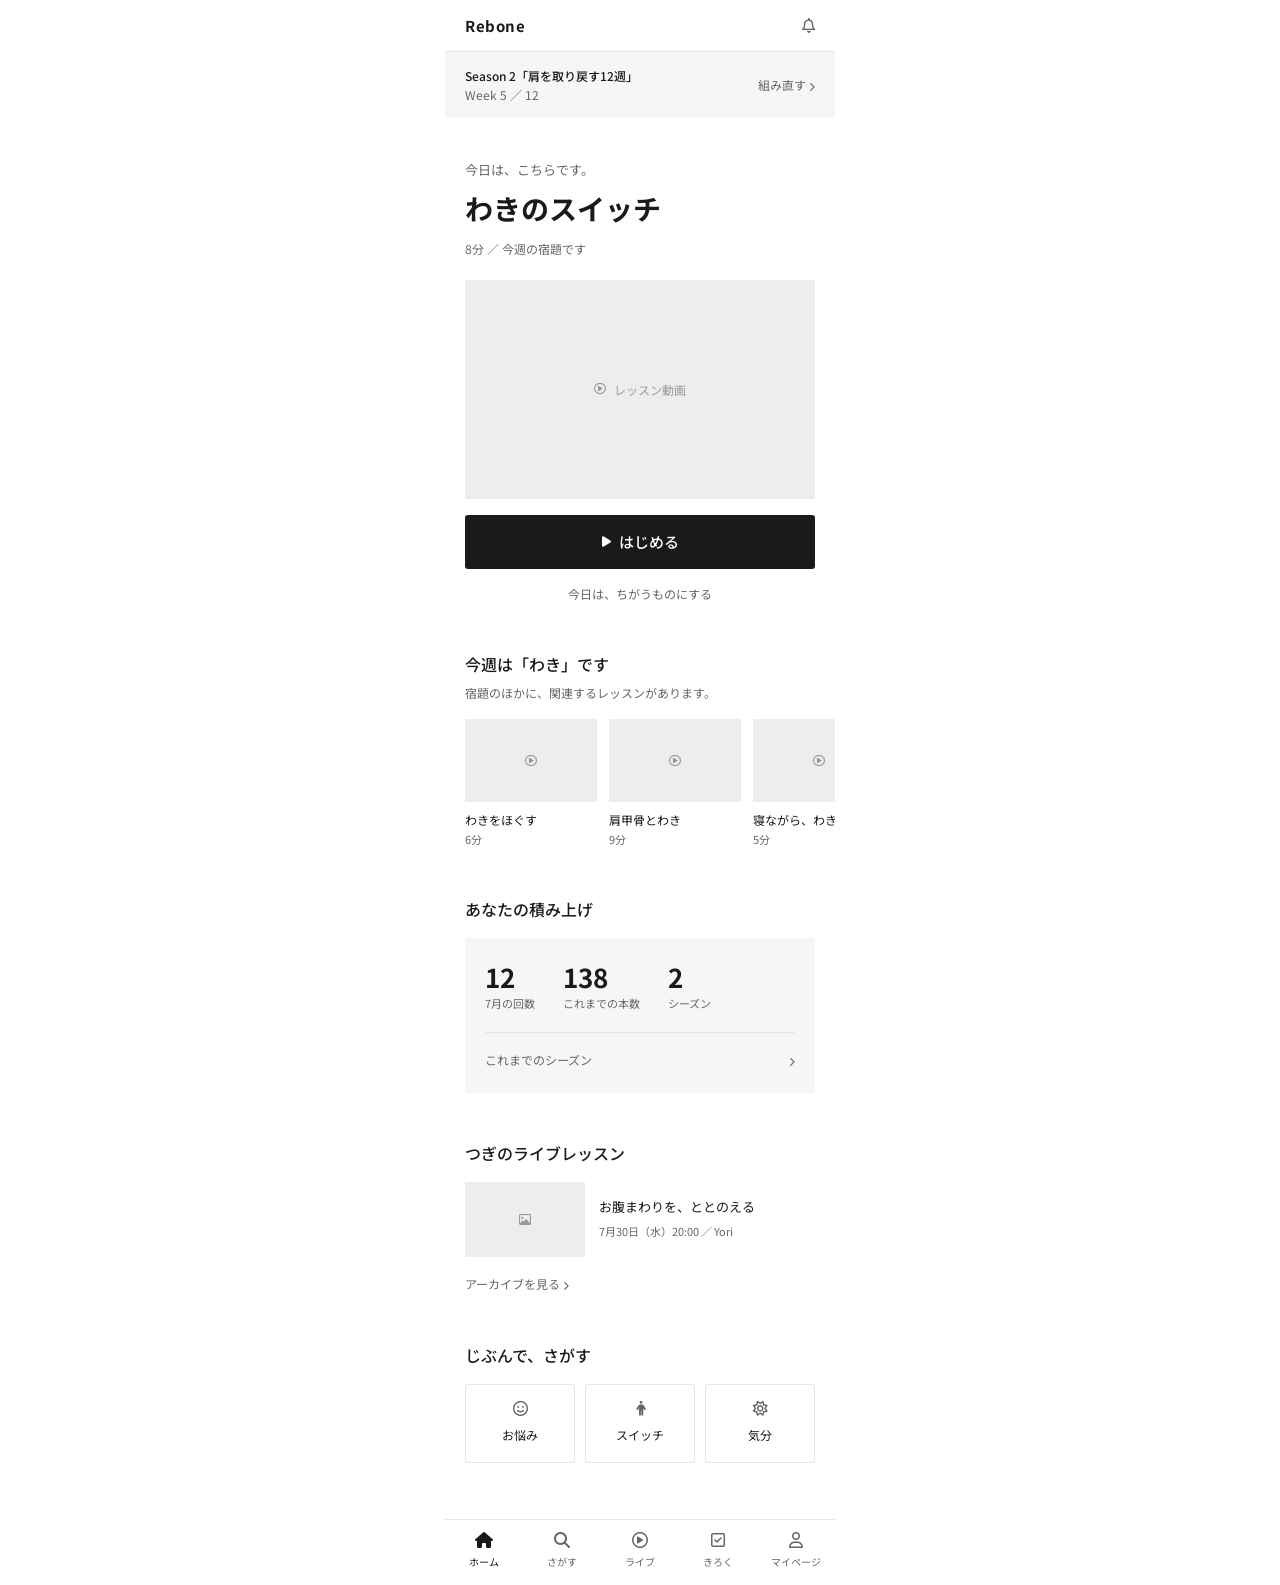
==== 01-home.html @ ff81473b "Rebone 会員サイト ワイヤーフレーム（ホーム・プログラム選択・プログラム詳細） Co-Authored-By: Claude Opus 5 <noreply@anthropic.com>" ====
<!DOCTYPE html>
<html lang="ja">
<head>
<meta charset="UTF-8">
<meta name="viewport" content="width=device-width, initial-scale=1.0">
<title>Rebone ワイヤーフレーム｜ホーム</title>
<link rel="preconnect" href="https://fonts.googleapis.com">
<link rel="preconnect" href="https://fonts.gstatic.com" crossorigin>
<link href="https://fonts.googleapis.com/css2?family=Noto+Sans+JP:wght@400;500;700&display=swap" rel="stylesheet">
<link rel="stylesheet" href="https://cdnjs.cloudflare.com/ajax/libs/font-awesome/6.5.2/css/all.min.css">
<link rel="stylesheet" href="style.css?v=1">
</head>
<body>

<div class="screen">

  <div class="head">
    <span class="logo">Rebone</span>
    <i class="fa-regular fa-bell"></i>
  </div>

  <div class="program">
    <p class="name">
      <strong>Season 2「肩を取り戻す12週」</strong><br>
      <span>Week 5 ／ 12</span>
    </p>
    <a href="02-programs.html" class="rebuild">組み直す <i class="fa-solid fa-chevron-right chev"></i></a>
  </div>

  <div class="today">
    <p class="lead">今日は、こちらです。</p>
    <h2>わきのスイッチ</h2>
    <p class="meta">8分 ／ 今週の宿題です</p>
    <div class="ph"><i class="fa-regular fa-circle-play"></i><span>レッスン動画</span></div>
    <div class="btn"><i class="fa-solid fa-play"></i>はじめる</div>
    <span class="skip">今日は、ちがうものにする</span>
  </div>

  <div class="sec-full">
    <div class="sec-head">
      <p class="sec-title">今週は「わき」です</p>
      <p class="sec-note">宿題のほかに、関連するレッスンがあります。</p>
    </div>
    <div class="rail">
      <div class="card">
        <div class="ph"><i class="fa-regular fa-circle-play"></i></div>
        <p>わきをほぐす</p>
        <p class="sub">6分</p>
      </div>
      <div class="card">
        <div class="ph"><i class="fa-regular fa-circle-play"></i></div>
        <p>肩甲骨とわき</p>
        <p class="sub">9分</p>
      </div>
      <div class="card">
        <div class="ph"><i class="fa-regular fa-circle-play"></i></div>
        <p>寝ながら、わき</p>
        <p class="sub">5分</p>
      </div>
    </div>
  </div>

  <div class="sec">
    <p class="sec-title">あなたの積み上げ</p>
    <div class="stack">
      <ul>
        <li><p class="num">12</p><p class="lbl">7月の回数</p></li>
        <li><p class="num">138</p><p class="lbl">これまでの本数</p></li>
        <li><p class="num">2</p><p class="lbl">シーズン</p></li>
      </ul>
      <p class="season">
        <span>これまでのシーズン</span>
        <span><i class="fa-solid fa-chevron-right chev"></i></span>
      </p>
    </div>
  </div>

  <div class="sec">
    <p class="sec-title">つぎのライブレッスン</p>
    <div class="live">
      <div class="ph"><i class="fa-regular fa-image"></i></div>
      <div>
        <p class="t">お腹まわりを、ととのえる</p>
        <p class="d">7月30日（水）20:00 ／ Yori</p>
      </div>
    </div>
    <p class="link-min" style="margin-top:16px">アーカイブを見る <i class="fa-solid fa-chevron-right chev"></i></p>
  </div>

  <div class="sec">
    <p class="sec-title">じぶんで、さがす</p>
    <div class="find">
      <div><i class="fa-regular fa-face-smile"></i>お悩み</div>
      <div><i class="fa-solid fa-person"></i>スイッチ</div>
      <div><i class="fa-regular fa-sun"></i>気分</div>
    </div>
  </div>

  <div class="nav">
    <div class="on"><i class="fa-solid fa-house"></i>ホーム</div>
    <div><i class="fa-solid fa-magnifying-glass"></i>さがす</div>
    <div><i class="fa-regular fa-circle-play"></i>ライブ</div>
    <div><i class="fa-regular fa-square-check"></i>きろく</div>
    <div><i class="fa-regular fa-user"></i>マイページ</div>
  </div>

</div>

</body>
</html>
---- style.css ----
/* Rebone ワイヤーフレーム 共通スタイル */

:root {
  --bg: #ffffff;
  --text: #1a1a1a;
  --text-sub: #666666;
  --border: #e5e5e5;
  --placeholder-bg: #ededed;
  --placeholder-text: #999999;
  --panel: #f6f6f6;
}

* { box-sizing: border-box; margin: 0; padding: 0; }

body {
  font-family: 'Noto Sans JP', sans-serif;
  color: var(--text);
  background: var(--bg);
  font-size: 14px;
  line-height: 1.8;
  -webkit-font-smoothing: antialiased;
}

ul { list-style: none; }
a { color: inherit; text-decoration: none; }

/* ---------- 画面（SP） ---------- */
.screen {
  max-width: 390px;
  margin: 0 auto;
  background: var(--bg);
}

/* ---------- 共通パーツ ---------- */
.ph {
  background: var(--placeholder-bg);
  color: var(--placeholder-text);
  display: flex;
  align-items: center;
  justify-content: center;
  gap: 8px;
  font-size: 12px;
}

.sec { padding: 0 20px; margin-top: 48px; }
.sec-title { font-size: 16px; font-weight: 500; line-height: 1.6; }
.sec-note { font-size: 12px; color: var(--text-sub); margin-top: 4px; }
.link-min { font-size: 12px; color: var(--text-sub); }
.chev { font-size: 9px; }

/* ---------- ヘッダー ---------- */
.head {
  height: 52px;
  padding: 0 20px;
  display: flex;
  align-items: center;
  justify-content: space-between;
  border-bottom: 1px solid var(--border);
}
.head .logo { font-size: 15px; font-weight: 700; letter-spacing: .04em; }
.head i { font-size: 15px; color: var(--text-sub); }

/* 戻る付きヘッダー */
.head-back {
  height: 52px;
  padding: 0 20px;
  display: flex;
  align-items: center;
  gap: 14px;
  border-bottom: 1px solid var(--border);
}
.head-back i { font-size: 14px; color: var(--text-sub); }
.head-back span { font-size: 14px; font-weight: 500; }

/* ---------- プログラムバー ---------- */
.program {
  padding: 14px 20px;
  background: var(--panel);
  display: flex;
  align-items: center;
  justify-content: space-between;
  gap: 12px;
}
.program .name { font-size: 12px; line-height: 1.6; }
.program .name strong { font-weight: 500; }
.program .name span { color: var(--text-sub); }
.program .rebuild { flex: 0 0 auto; font-size: 12px; color: var(--text-sub); white-space: nowrap; }

/* ---------- 今日の1本 ---------- */
.today { padding: 40px 20px 0; }
.today .lead { font-size: 13px; color: var(--text-sub); }
.today h2 { font-size: 28px; font-weight: 700; line-height: 1.45; margin-top: 6px; }
.today .meta { font-size: 12px; color: var(--text-sub); margin-top: 10px; }
.today .ph { aspect-ratio: 16 / 10; margin-top: 20px; }
.today .skip { display: block; text-align: center; margin-top: 14px; font-size: 12px; color: var(--text-sub); }

/* ---------- ボタン ---------- */
.btn {
  display: flex;
  align-items: center;
  justify-content: center;
  gap: 8px;
  height: 54px;
  margin-top: 16px;
  background: var(--text);
  color: #fff;
  font-size: 15px;
  font-weight: 500;
  border-radius: 3px;
}
.btn i { font-size: 12px; }

/* ---------- 横スクロール ---------- */
.rail { display: flex; gap: 12px; margin-top: 16px; overflow-x: auto; padding: 0 20px; }
.rail::-webkit-scrollbar { display: none; }
.card { flex: 0 0 132px; }
.card .ph { aspect-ratio: 16 / 10; }
.card p { font-size: 12px; line-height: 1.6; margin-top: 8px; }
.card .sub { color: var(--text-sub); font-size: 11px; margin-top: 2px; }
.sec-full { margin-top: 48px; }
.sec-full .sec-head { padding: 0 20px; }

/* ---------- 積み上げ ---------- */
.stack { margin-top: 16px; background: var(--panel); padding: 22px 20px; }
.stack ul { display: flex; gap: 28px; }
.stack .num { font-size: 26px; font-weight: 700; line-height: 1.3; }
.stack .lbl { font-size: 11px; color: var(--text-sub); }
.stack .season {
  margin-top: 18px;
  padding-top: 16px;
  border-top: 1px solid var(--border);
  display: flex;
  justify-content: space-between;
  font-size: 12px;
}
.stack .season span { color: var(--text-sub); }

/* ---------- ライブ ---------- */
.live { margin-top: 16px; display: flex; gap: 14px; align-items: center; }
.live .ph { flex: 0 0 120px; aspect-ratio: 16 / 10; }
.live .t { font-size: 13px; line-height: 1.6; }
.live .d { font-size: 11px; color: var(--text-sub); margin-top: 4px; }

/* ---------- さがす ---------- */
.find { display: flex; gap: 10px; margin-top: 16px; }
.find div {
  flex: 1;
  border: 1px solid var(--border);
  text-align: center;
  padding: 16px 0;
  font-size: 12px;
  border-radius: 3px;
}
.find i { display: block; font-size: 15px; color: var(--text-sub); margin-bottom: 8px; }

/* ---------- ボトムナビ ---------- */
.nav { display: flex; border-top: 1px solid var(--border); margin-top: 56px; }
.nav div { flex: 1; text-align: center; padding: 12px 0 14px; font-size: 10px; color: var(--text-sub); }
.nav i { display: block; font-size: 16px; margin-bottom: 5px; }
.nav .on { color: var(--text); }

/* ================================================
   プログラムをえらぶ（フォルダビュー）
   ================================================ */

.done-note { padding: 22px 20px; background: var(--panel); }
.done-note .t { font-size: 13px; font-weight: 500; }
.done-note .d { font-size: 12px; color: var(--text-sub); margin-top: 2px; }

/* おすすめ */
.reco { padding: 0 20px; margin-top: 40px; }
.reco .label { font-size: 12px; color: var(--text-sub); }
.reco .box { display: block; margin-top: 12px; border: 1px solid var(--text); border-radius: 3px; overflow: hidden; }
.reco .ph { aspect-ratio: 16 / 9; }
.reco .body { padding: 18px 18px 20px; }
.reco h2 { font-size: 20px; font-weight: 700; line-height: 1.5; }
.reco .why { font-size: 12px; color: var(--text-sub); margin-top: 8px; }
.reco .spec { font-size: 12px; color: var(--text-sub); margin-top: 12px; }

/* フォルダ一覧 */
.folders-head {
  padding: 0 20px;
  margin-top: 52px;
  display: flex;
  align-items: baseline;
  justify-content: space-between;
}
.folders {
  padding: 0 20px;
  margin-top: 18px;
  display: grid;
  grid-template-columns: 1fr 1fr;
  gap: 24px 14px;
}
.folder { display: block; }
.folder .ph { aspect-ratio: 4 / 3; }
.folder .fname { font-size: 13px; font-weight: 500; line-height: 1.6; margin-top: 10px; }
.folder .fspec { font-size: 11px; color: var(--text-sub); margin-top: 2px; }
.folder .fdone { font-size: 11px; color: var(--text-sub); margin-top: 4px; }
.folder .fdone i { font-size: 10px; margin-right: 4px; }

.self { padding: 0 20px; margin-top: 48px; }
.self .box {
  border: 1px solid var(--border);
  border-radius: 3px;
  padding: 18px;
  display: flex;
  align-items: center;
  justify-content: space-between;
}
.self .t { font-size: 13px; }
.self .d { font-size: 11px; color: var(--text-sub); margin-top: 2px; }

/* ================================================
   プログラムの中身
   ================================================ */

.detail-hero { padding: 0 20px; margin-top: 32px; }
.detail-hero h2 { font-size: 24px; font-weight: 700; line-height: 1.45; }
.detail-hero .spec { font-size: 12px; color: var(--text-sub); margin-top: 10px; }
.detail-hero p.lead { font-size: 13px; line-height: 1.9; margin-top: 16px; }
.detail-hero .ph { aspect-ratio: 16 / 9; margin-top: 20px; }

/* ペース */
.pace { padding: 0 20px; margin-top: 44px; }
.pace .seg { display: flex; gap: 8px; margin-top: 14px; }
.pace .seg div {
  flex: 1;
  text-align: center;
  padding: 12px 0;
  font-size: 13px;
  border: 1px solid var(--border);
  border-radius: 3px;
}
.pace .seg .on { border-color: var(--text); font-weight: 500; }

/* 12週の流れ */
.weeks { margin-top: 44px; }
.weeks .sec-head { padding: 0 20px; }
.weeks ul { margin-top: 14px; }
.weeks li {
  padding: 15px 20px;
  border-top: 1px solid var(--border);
  display: flex;
  align-items: center;
  gap: 14px;
}
.weeks li:last-child { border-bottom: 1px solid var(--border); }
.weeks .wk { flex: 0 0 52px; font-size: 11px; color: var(--text-sub); }
.weeks .ws { flex: 1; font-size: 14px; }
.weeks .wc { font-size: 11px; color: var(--text-sub); }
.weeks .wi { color: var(--text-sub); }

.foot-action { padding: 32px 20px 56px; }
.foot-action .sub { display: block; text-align: center; margin-top: 16px; font-size: 12px; color: var(--text-sub); }
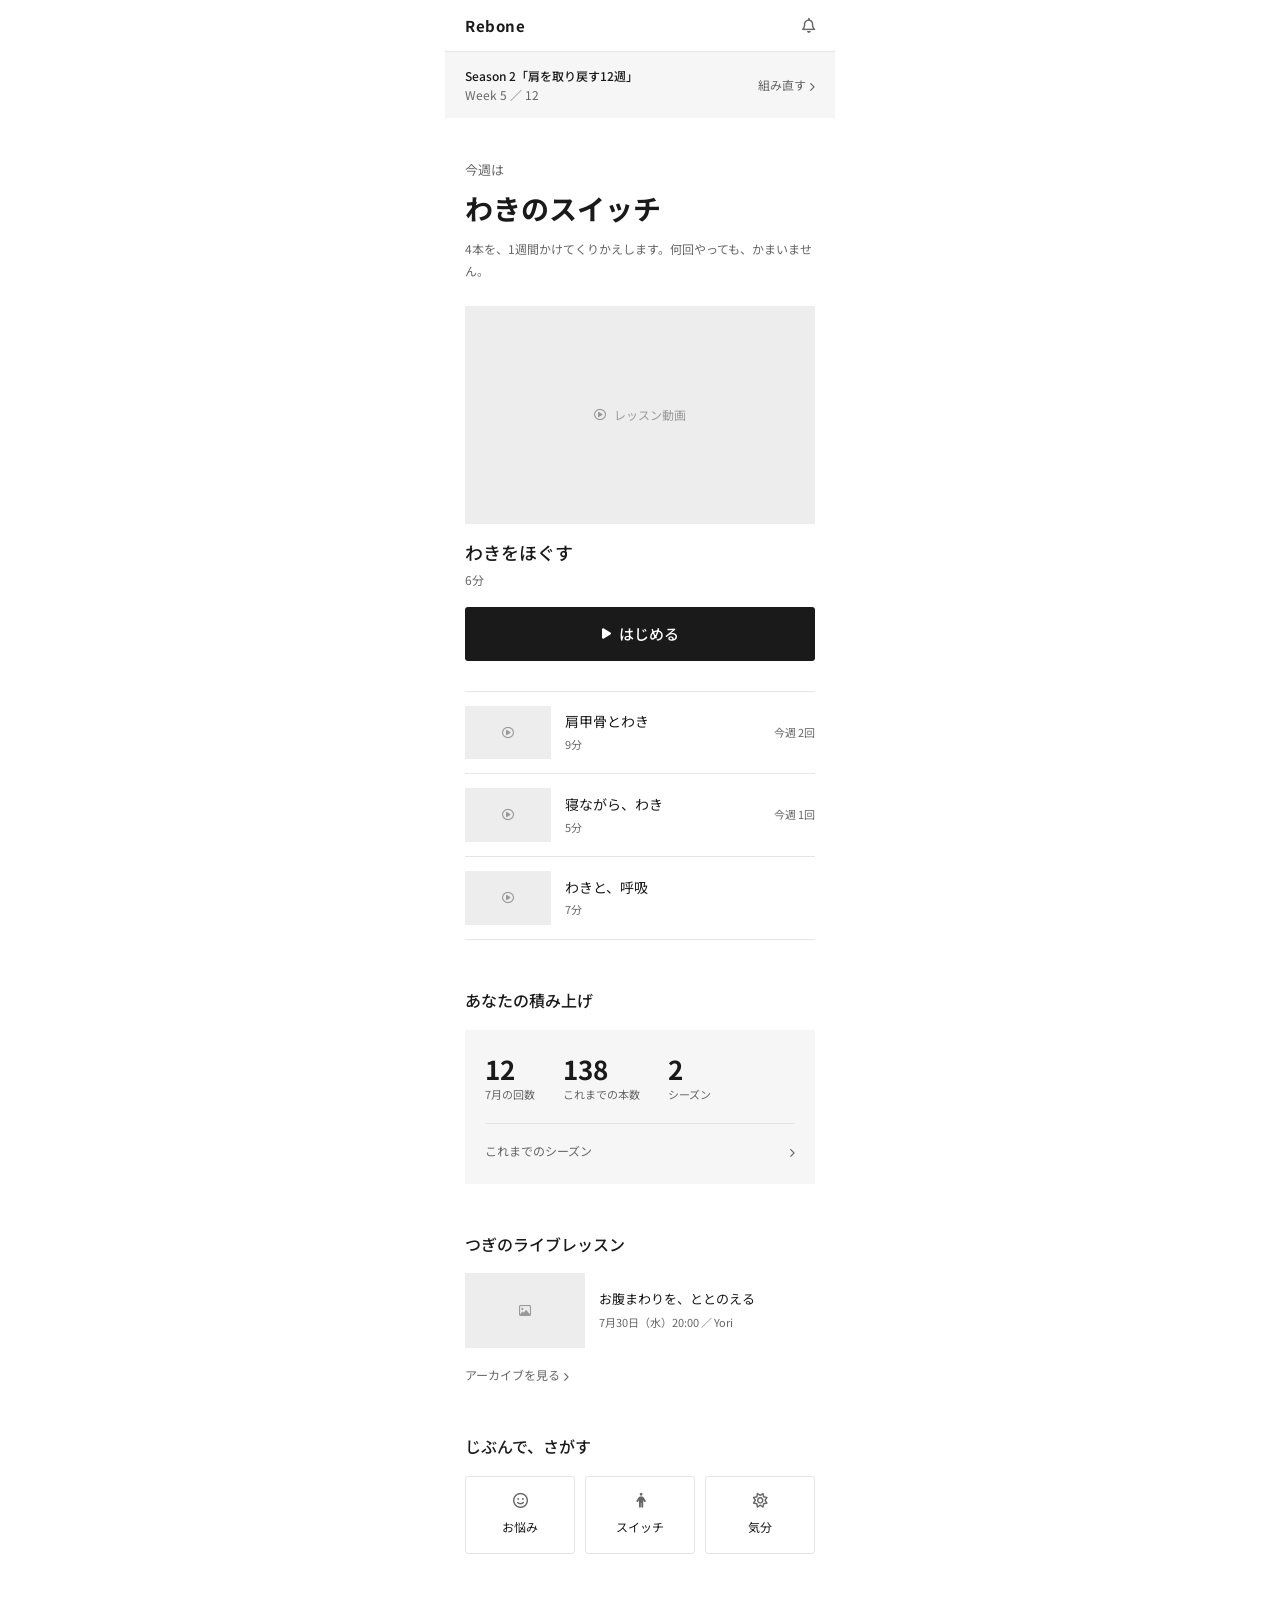
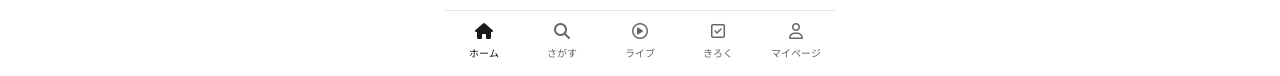
==== commit 2f418aeb: "HOMEの主役を「今日の1本」から「今週のセット」に変更 1週間ぶんとして3〜5本を渡し、それを1週間くりかえす運用に合わせた。 - 今週の数本を全部見せる（先頭1本を大きく、残りをリスト） - 各本" ====
--- a/01-home.html
+++ b/01-home.html
@@ -8,7 +8,7 @@
 <link rel="preconnect" href="https://fonts.gstatic.com" crossorigin>
 <link href="https://fonts.googleapis.com/css2?family=Noto+Sans+JP:wght@400;500;700&display=swap" rel="stylesheet">
 <link rel="stylesheet" href="https://cdnjs.cloudflare.com/ajax/libs/font-awesome/6.5.2/css/all.min.css">
-<link rel="stylesheet" href="style.css?v=1">
+<link rel="stylesheet" href="style.css?v=5">
 </head>
 <body>
 
@@ -27,37 +27,44 @@
     <a href="02-programs.html" class="rebuild">組み直す <i class="fa-solid fa-chevron-right chev"></i></a>
   </div>
 
-  <div class="today">
-    <p class="lead">今日は、こちらです。</p>
+  <div class="week">
+    <p class="wlead">今週は</p>
     <h2>わきのスイッチ</h2>
-    <p class="meta">8分 ／ 今週の宿題です</p>
-    <div class="ph"><i class="fa-regular fa-circle-play"></i><span>レッスン動画</span></div>
-    <div class="btn"><i class="fa-solid fa-play"></i>はじめる</div>
-    <span class="skip">今日は、ちがうものにする</span>
-  </div>
+    <p class="wnote">4本を、1週間かけてくりかえします。何回やっても、かまいません。</p>
 
-  <div class="sec-full">
-    <div class="sec-head">
-      <p class="sec-title">今週は「わき」です</p>
-      <p class="sec-note">宿題のほかに、関連するレッスンがあります。</p>
+    <div class="lead-card">
+      <div class="ph"><i class="fa-regular fa-circle-play"></i><span>レッスン動画</span></div>
+      <p class="t">わきをほぐす</p>
+      <p class="m">6分</p>
+      <div class="btn"><i class="fa-solid fa-play"></i>はじめる</div>
     </div>
-    <div class="rail">
-      <div class="card">
+
+    <ul class="wlist">
+      <li>
         <div class="ph"><i class="fa-regular fa-circle-play"></i></div>
-        <p>わきをほぐす</p>
-        <p class="sub">6分</p>
-      </div>
-      <div class="card">
+        <div class="b">
+          <p class="t">肩甲骨とわき</p>
+          <p class="m">9分</p>
+        </div>
+        <p class="c">今週 2回</p>
+      </li>
+      <li>
         <div class="ph"><i class="fa-regular fa-circle-play"></i></div>
-        <p>肩甲骨とわき</p>
-        <p class="sub">9分</p>
-      </div>
-      <div class="card">
+        <div class="b">
+          <p class="t">寝ながら、わき</p>
+          <p class="m">5分</p>
+        </div>
+        <p class="c">今週 1回</p>
+      </li>
+      <li>
         <div class="ph"><i class="fa-regular fa-circle-play"></i></div>
-        <p>寝ながら、わき</p>
-        <p class="sub">5分</p>
-      </div>
-    </div>
+        <div class="b">
+          <p class="t">わきと、呼吸</p>
+          <p class="m">7分</p>
+        </div>
+        <p class="c"></p>
+      </li>
+    </ul>
   </div>
 
   <div class="sec">
--- a/style.css
+++ b/style.css
@@ -86,13 +86,31 @@
 .program .name span { color: var(--text-sub); }
 .program .rebuild { flex: 0 0 auto; font-size: 12px; color: var(--text-sub); white-space: nowrap; }
 
-/* ---------- 今日の1本 ---------- */
-.today { padding: 40px 20px 0; }
-.today .lead { font-size: 13px; color: var(--text-sub); }
-.today h2 { font-size: 28px; font-weight: 700; line-height: 1.45; margin-top: 6px; }
-.today .meta { font-size: 12px; color: var(--text-sub); margin-top: 10px; }
-.today .ph { aspect-ratio: 16 / 10; margin-top: 20px; }
-.today .skip { display: block; text-align: center; margin-top: 14px; font-size: 12px; color: var(--text-sub); }
+/* ---------- 今週のスイッチ ---------- */
+.week { padding: 40px 20px 0; }
+.week .wlead { font-size: 13px; color: var(--text-sub); }
+.week h2 { font-size: 28px; font-weight: 700; line-height: 1.45; margin-top: 6px; }
+.week .wnote { font-size: 12px; color: var(--text-sub); margin-top: 10px; line-height: 1.8; }
+
+.lead-card { margin-top: 24px; }
+.lead-card .ph { aspect-ratio: 16 / 10; }
+.lead-card .t { font-size: 18px; font-weight: 500; line-height: 1.6; margin-top: 14px; }
+.lead-card .m { font-size: 12px; color: var(--text-sub); margin-top: 2px; }
+
+.wlist { margin-top: 30px; }
+.wlist li {
+  display: flex;
+  align-items: center;
+  gap: 14px;
+  padding: 14px 0;
+  border-bottom: 1px solid var(--border);
+}
+.wlist li:first-child { border-top: 1px solid var(--border); }
+.wlist .ph { flex: 0 0 86px; aspect-ratio: 16 / 10; }
+.wlist .b { flex: 1; }
+.wlist .t { font-size: 14px; line-height: 1.6; }
+.wlist .m { font-size: 11px; color: var(--text-sub); margin-top: 2px; }
+.wlist .c { flex: 0 0 auto; font-size: 11px; color: var(--text-sub); }
 
 /* ---------- ボタン ---------- */
 .btn {
@@ -175,7 +193,16 @@
 .reco .body { padding: 18px 18px 20px; }
 .reco h2 { font-size: 20px; font-weight: 700; line-height: 1.5; }
 .reco .why { font-size: 12px; color: var(--text-sub); margin-top: 8px; }
-.reco .spec { font-size: 12px; color: var(--text-sub); margin-top: 12px; }
+.reco .spec { font-size: 12px; color: var(--text-sub); margin-top: 14px; }
+.reco .switches { font-size: 12px; color: var(--text-sub); margin-top: 2px; }
+
+/* つよさ */
+.str { display: flex; align-items: center; gap: 7px; font-size: 11px; color: var(--text-sub); }
+.stars { display: inline-flex; gap: 3px; font-size: 11px; line-height: 1; }
+.stars i { color: var(--text); }
+.stars i.fa-regular { color: #c9c9c9; }
+.reco .str { font-size: 12px; margin-top: 10px; }
+.reco .stars { font-size: 12px; }
 
 /* フォルダ一覧 */
 .folders-head {
@@ -194,9 +221,10 @@
 }
 .folder { display: block; }
 .folder .ph { aspect-ratio: 4 / 3; }
-.folder .fname { font-size: 13px; font-weight: 500; line-height: 1.6; margin-top: 10px; }
-.folder .fspec { font-size: 11px; color: var(--text-sub); margin-top: 2px; }
-.folder .fdone { font-size: 11px; color: var(--text-sub); margin-top: 4px; }
+.folder .fname { font-size: 13px; font-weight: 500; line-height: 1.65; margin-top: 10px; }
+.folder .str { margin-top: 7px; }
+.folder .fspec { font-size: 11px; color: var(--text-sub); margin-top: 5px; line-height: 1.65; }
+.folder .fdone { font-size: 11px; color: var(--text-sub); margin-top: 6px; }
 .folder .fdone i { font-size: 10px; margin-right: 4px; }
 
 .self { padding: 0 20px; margin-top: 48px; }
@@ -221,18 +249,21 @@
 .detail-hero p.lead { font-size: 13px; line-height: 1.9; margin-top: 16px; }
 .detail-hero .ph { aspect-ratio: 16 / 9; margin-top: 20px; }
 
-/* ペース */
-.pace { padding: 0 20px; margin-top: 44px; }
-.pace .seg { display: flex; gap: 8px; margin-top: 14px; }
-.pace .seg div {
-  flex: 1;
-  text-align: center;
-  padding: 12px 0;
+/* 中身の要点 */
+.facts { padding: 0 20px; margin-top: 44px; }
+.facts ul { margin-top: 6px; }
+.facts li {
+  display: flex;
+  gap: 16px;
+  padding: 13px 0;
+  border-bottom: 1px solid var(--border);
   font-size: 13px;
-  border: 1px solid var(--border);
-  border-radius: 3px;
-}
-.pace .seg .on { border-color: var(--text); font-weight: 500; }
+}
+.facts li:first-child { border-top: 1px solid var(--border); }
+.facts .k { flex: 0 0 84px; color: var(--text-sub); font-size: 12px; }
+.facts .v { flex: 1; }
+.facts .v .str { font-size: 13px; color: var(--text); }
+.facts .v .stars { font-size: 13px; }
 
 /* 12週の流れ */
 .weeks { margin-top: 44px; }
